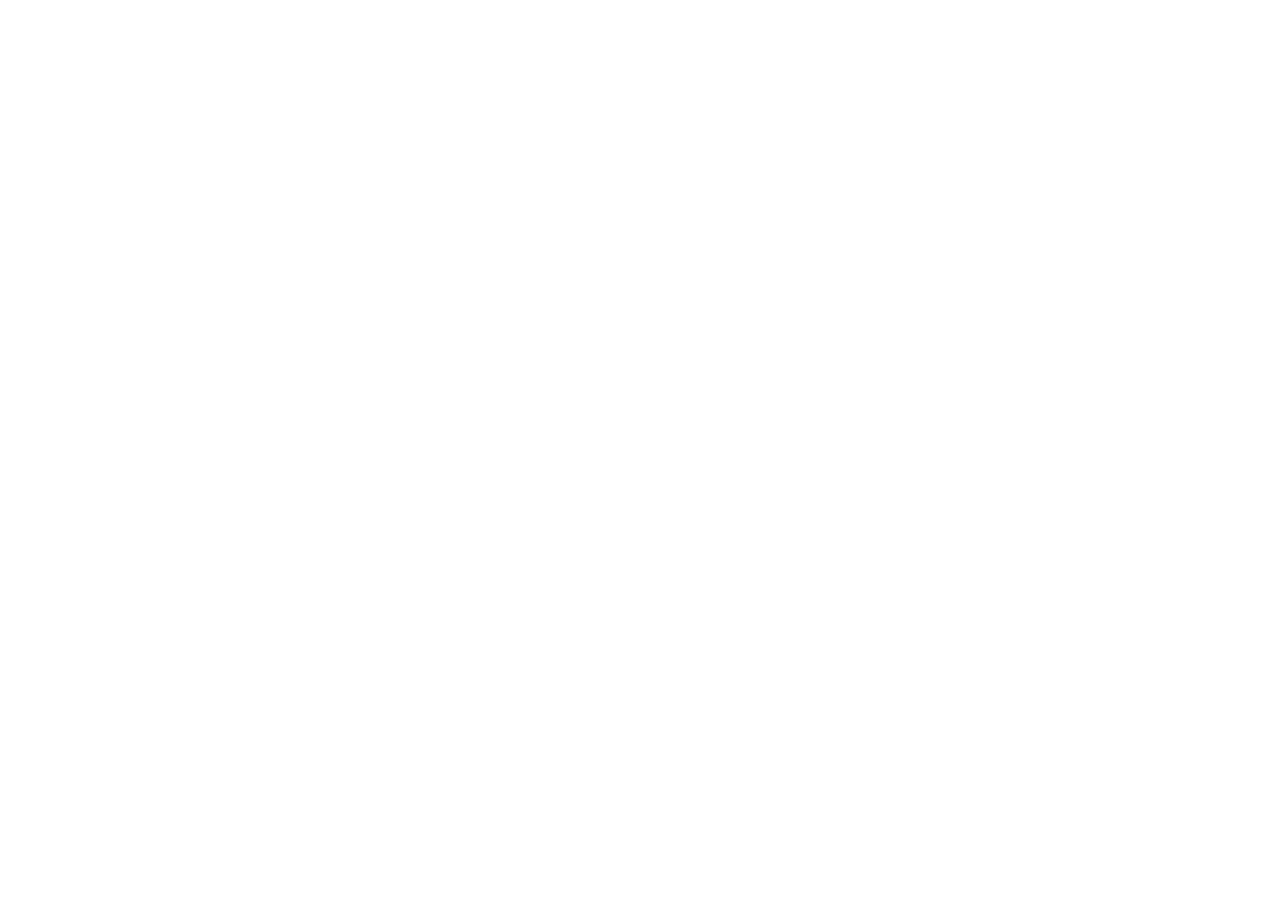
==== 17.2-activities/01_Containers_Structure/unsolved/index.html @ 2e03c387 "17.2 files" ====
<html>
<head>
  <title>USPS Style Guide</title>
  <link href="css/style.css" rel="stylesheet" type="text/css">
</head>
<body>
<!-- Header section here -->

<!-- Color Palette section -->

<!-- Typography Section -->

<!-- UI Elements Section -->

<!-- Imagery Section -->
</body>
</html>
---- 17.2-activities/01_Containers_Structure/unsolved/css/style.css ----
/*  Hi! your going to write styles here in the next couple activities. */
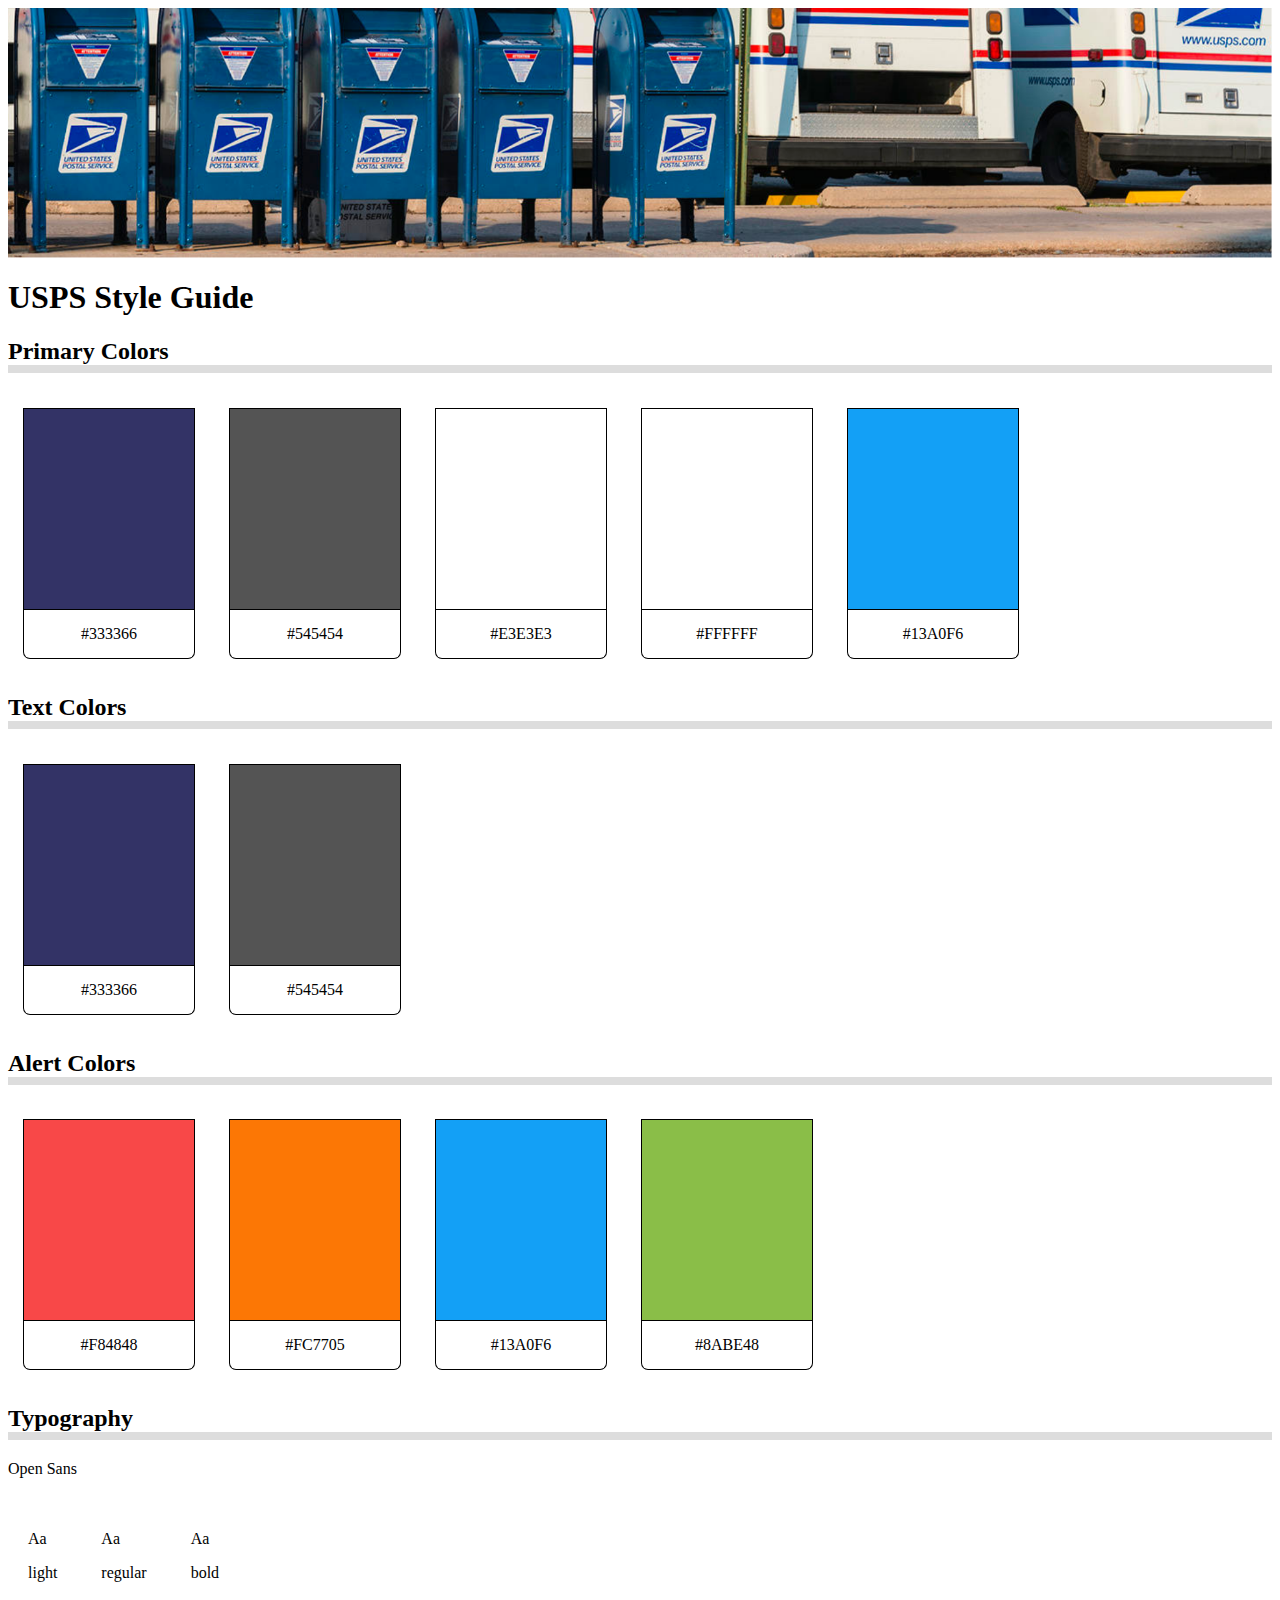
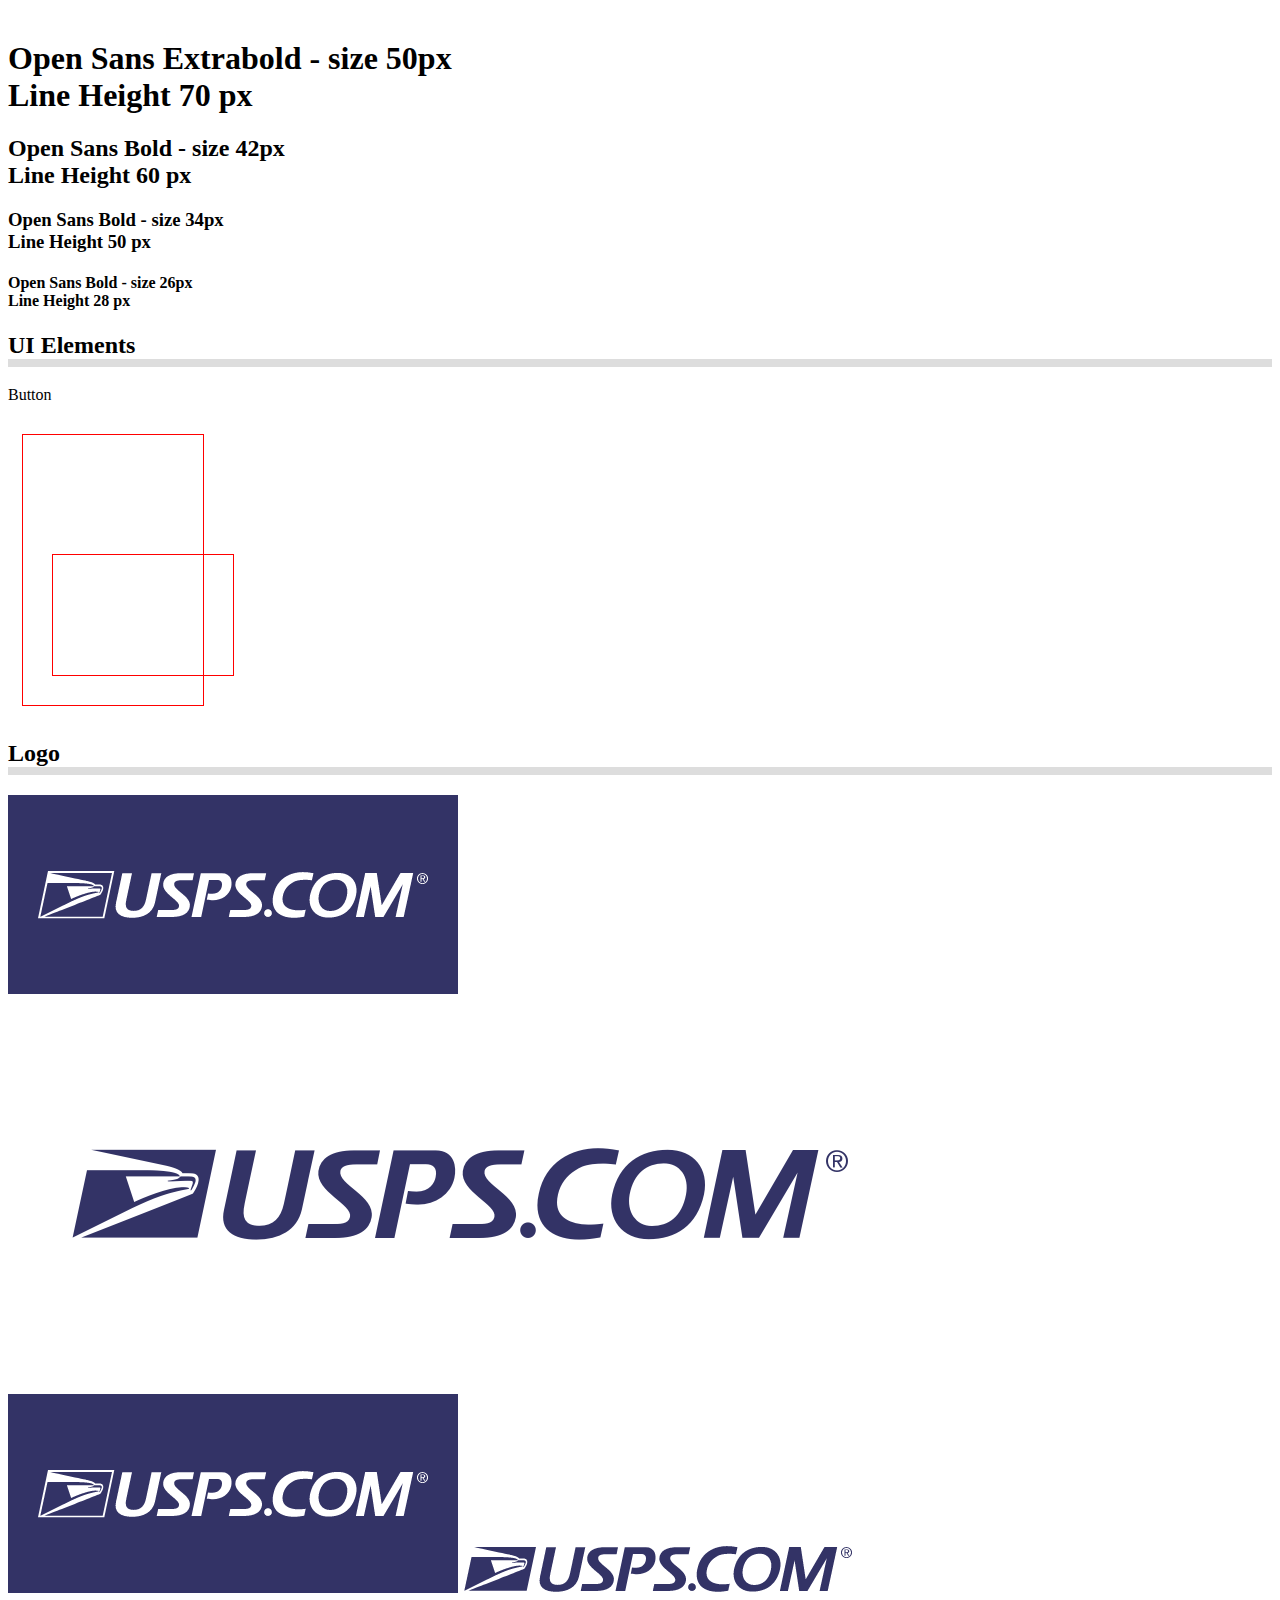
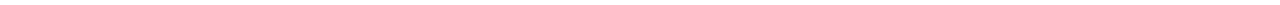
==== commit 7c12200a: "17.3 files" ====
--- a/17.2-activities/01_Containers_Structure/unsolved/index.html
+++ b/17.2-activities/01_Containers_Structure/unsolved/index.html
@@ -4,14 +4,131 @@
   <link href="css/style.css" rel="stylesheet" type="text/css">
 </head>
 <body>
+
 <!-- Header section here -->
+<section class="header">
+
+
+
+</section>
+
+
 
 <!-- Color Palette section -->
+<section class="colorPalette">
+  <h1 id="pageTopic"> USPS Style Guide </h1>
+  <h2 class="sectionHead">Primary Colors</h2>
+ 
+  <div class="colorContainer">
+    <div class="swatch darkBlue"></div>
+    <div class="hexCode">#333366</div>
+  </div>
+  <div class="colorContainer">
+    <div class="swatch darkGray"></div>
+    <div class="hexCode">#545454</div>
+  </div>
+  <div class="colorContainer">
+    <div class="swatch lightGray"></div>
+    <div class="hexCode">#E3E3E3</div>
+  </div>
+  <div class="colorContainer">
+    <div class="swatch white"></div>
+    <div class="hexCode">#FFFFFF</div>
+  </div>
+  <div class="colorContainer">
+    <div class="swatch lightBlue"></div>
+    <div class="hexCode">#13A0F6</div>
+  </div>
+
+<h2 class="sectionHead">Text Colors</h2>
+  <div class="colorContainer">
+    <div class="swatch darkBlue"></div>
+    <div class="hexCode">#333366</div>
+  </div>
+  <div class="colorContainer">
+    <div class="swatch darkGray"></div>
+    <div class="hexCode">#545454</div>
+  </div>
+
+<h2 class="sectionHead">Alert Colors</h2>
+<div class="colorContainer">
+  <div class="swatch red"></div>
+  <div class="hexCode">#F84848</div>
+</div>
+<div class="colorContainer">
+  <div class="swatch orange"></div>
+  <div class="hexCode">#FC7705</div>
+</div>
+<div class="colorContainer">
+  <div class="swatch lightBlue"></div>
+  <div class="hexCode">#13A0F6</div>
+</div>
+<div class="colorContainer">
+  <div class="swatch lightGreen"></div>
+  <div class="hexCode">#8ABE48</div>
+</div>
+
+</section>
 
 <!-- Typography Section -->
+<section class="typography">
+  <h2 class="sectionHead">Typography</h2>
+    <p>Open Sans</p>
+
+    <div class="type_container">
+      <p class="large light">Aa</p>
+      <p>light</p>
+    </div>
+
+    <div class="type_container">
+      <p class="large regular">Aa</p>
+      <p>regular</p>
+    </div>
+
+    <div class="type_container">
+      <p class="large bold">Aa</p>
+      <p>bold</p>
+    </div>
+
+    <h1>Open Sans Extrabold - size 50px<br> Line Height 70 px</h1>
+    <h2>Open Sans Bold - size 42px<br> Line Height 60 px</h2>
+    <h3>Open Sans Bold - size 34px<br> Line Height 50 px</h3>
+    <h4>Open Sans Bold - size 26px<br> Line Height 28 px</h4>
+
+</section>
 
 <!-- UI Elements Section -->
+<section class="uiElements">
+  <h2 class="sectionHead">UI Elements</h2>
+  <p>Button</p>
+  <div class="buttonContain">
+    <div class="buttonPrimary">Primary</div>
+    <div class="buttonSuccess">Success</div>
+    <div class="buttonDanger">Danger</div>
+    <div class="buttonWarning">Warning</div>
+    <div class="buttonInfo">Info</div>
+  <div class="buttonContain">
+    <div class="buttonPrimaryActive">Primary Active</div>
+    <div class="buttonSuccessActive">Success Active</div>
+    <div class="buttonDangerActive">Danger Active</div>
+    <div class="buttonWarningActive">Warning Active</div>
+    <div class="buttonInfoActive">Info Active</div>
+
+  </div>
+
+  </div>
+
+</section>
 
 <!-- Imagery Section -->
+<section class="imgery">
+  <h2 class="sectionHead">Logo</h2>
+  <img src="images/Logo-dark.png" alt="USPS.com Dark Logo">
+  <img src="images/Logo-light.png" alt="USPS.com Light Logo">
+  <img src="images/Logo-dark1.png" alt="USPS.com Dark Logo Smaller">
+  <img src="images/Logo-light-1.png" alt="USPS.com Light Logo Smaller">
+
+
+</section>
 </body>
 </html>
--- a/17.2-activities/01_Containers_Structure/unsolved/css/style.css
+++ b/17.2-activities/01_Containers_Structure/unsolved/css/style.css
@@ -1 +1,128 @@
 /*  Hi! your going to write styles here in the next couple activities. */
+.header {
+    height:250px;
+    max-height: 500px;
+    background-image: url(../images/upsBackground.png);
+    background-size: cover;
+    background-repeat: no-repeat;
+    background-position: bottom;
+}
+
+.pageTopic {
+    text-align: center;
+}
+
+.colorContainer {
+    display: inline-block;
+    margin: 15px;
+}
+
+.swatch {
+    height: 200px;
+    width: 170px;
+    border: 1px solid black;
+}
+
+.hexCode {
+    padding: 15px;
+    text-align: center;
+    border: 1px solid black;
+    border-top: none;
+    border-bottom-left-radius: 7px;
+    border-bottom-right-radius: 7px;
+}
+
+.type_container {
+    display: inline-block;
+    margin: 20px;
+}
+
+.buttonContain {
+    display: inline-block;
+    padding: 15px;
+    margin: 15px;
+    width: 150px;
+    text-align: center;
+    color: white;
+    outline: 1px solid red;
+}
+
+.darkBlue {
+    background-color: #333366;
+}
+
+.darkGray {
+    background-color: #545454;
+}
+
+.lightGrey {
+    background-color: #e3e3e3;
+}
+
+.white {
+    background-color: #ffffff;
+}
+
+.lightBlue {
+    background-color: #12A0F6;
+}
+
+.red {
+    background-color: #f84848;
+}
+
+.orange {
+    background-color: #fc7705;
+}
+
+.lightBlue {
+    background-color: #13a0f6;
+}
+
+.lightGreen {
+    background-color: #8abe48;
+}
+
+.primary {
+    background-color: #2b459a;
+}
+
+.success {
+    background-color: #8abe48;
+}
+
+.danger {
+    background-color: #f84848;
+}
+
+.warning {
+    background-color: #fc7705;
+}
+
+.info {
+    background-color: #0099fa;
+}
+
+.primaryActive {
+    #3A66b7
+}
+
+.successActive {
+    background-color: #668c35;
+}
+
+.dangerActive {
+    background-color: #ad4848;
+}
+
+.warningActive {
+    background-color: #ba7a43;
+}
+
+.infoActive {
+    background-color: #4386BA;
+}
+
+.sectionHead {
+    border-bottom: 8px solid #dddddd;
+}
